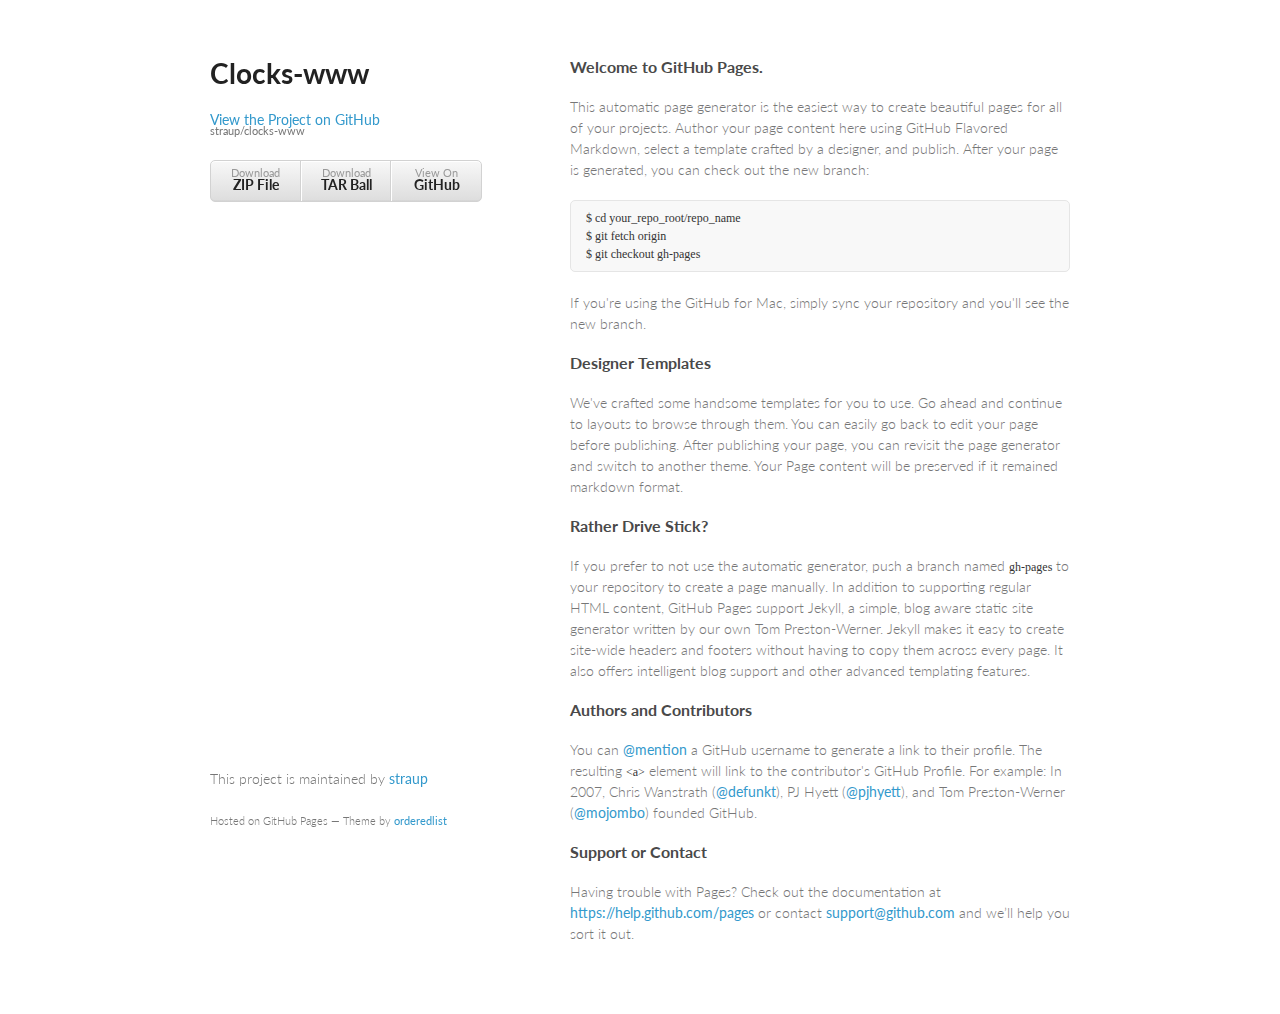
==== index.html @ 25ad0864 "Create gh-pages branch via GitHub" ====
<!doctype html>
<html>
  <head>
    <meta charset="utf-8">
    <meta http-equiv="X-UA-Compatible" content="chrome=1">
    <title>Clocks-www by straup</title>

    <link rel="stylesheet" href="stylesheets/styles.css">
    <link rel="stylesheet" href="stylesheets/pygment_trac.css">
    <meta name="viewport" content="width=device-width, initial-scale=1, user-scalable=no">
    <!--[if lt IE 9]>
    <script src="//html5shiv.googlecode.com/svn/trunk/html5.js"></script>
    <![endif]-->
  </head>
  <body>
    <div class="wrapper">
      <header>
        <h1>Clocks-www</h1>
        <p></p>

        <p class="view"><a href="https://github.com/straup/clocks-www">View the Project on GitHub <small>straup/clocks-www</small></a></p>


        <ul>
          <li><a href="https://github.com/straup/clocks-www/zipball/master">Download <strong>ZIP File</strong></a></li>
          <li><a href="https://github.com/straup/clocks-www/tarball/master">Download <strong>TAR Ball</strong></a></li>
          <li><a href="https://github.com/straup/clocks-www">View On <strong>GitHub</strong></a></li>
        </ul>
      </header>
      <section>
        <h3>
<a id="welcome-to-github-pages" class="anchor" href="#welcome-to-github-pages" aria-hidden="true"><span class="octicon octicon-link"></span></a>Welcome to GitHub Pages.</h3>

<p>This automatic page generator is the easiest way to create beautiful pages for all of your projects. Author your page content here using GitHub Flavored Markdown, select a template crafted by a designer, and publish. After your page is generated, you can check out the new branch:</p>

<pre><code>$ cd your_repo_root/repo_name
$ git fetch origin
$ git checkout gh-pages
</code></pre>

<p>If you're using the GitHub for Mac, simply sync your repository and you'll see the new branch.</p>

<h3>
<a id="designer-templates" class="anchor" href="#designer-templates" aria-hidden="true"><span class="octicon octicon-link"></span></a>Designer Templates</h3>

<p>We've crafted some handsome templates for you to use. Go ahead and continue to layouts to browse through them. You can easily go back to edit your page before publishing. After publishing your page, you can revisit the page generator and switch to another theme. Your Page content will be preserved if it remained markdown format.</p>

<h3>
<a id="rather-drive-stick" class="anchor" href="#rather-drive-stick" aria-hidden="true"><span class="octicon octicon-link"></span></a>Rather Drive Stick?</h3>

<p>If you prefer to not use the automatic generator, push a branch named <code>gh-pages</code> to your repository to create a page manually. In addition to supporting regular HTML content, GitHub Pages support Jekyll, a simple, blog aware static site generator written by our own Tom Preston-Werner. Jekyll makes it easy to create site-wide headers and footers without having to copy them across every page. It also offers intelligent blog support and other advanced templating features.</p>

<h3>
<a id="authors-and-contributors" class="anchor" href="#authors-and-contributors" aria-hidden="true"><span class="octicon octicon-link"></span></a>Authors and Contributors</h3>

<p>You can <a href="https://github.com/blog/821" class="user-mention">@mention</a> a GitHub username to generate a link to their profile. The resulting <code>&lt;a&gt;</code> element will link to the contributor's GitHub Profile. For example: In 2007, Chris Wanstrath (<a href="https://github.com/defunkt" class="user-mention">@defunkt</a>), PJ Hyett (<a href="https://github.com/pjhyett" class="user-mention">@pjhyett</a>), and Tom Preston-Werner (<a href="https://github.com/mojombo" class="user-mention">@mojombo</a>) founded GitHub.</p>

<h3>
<a id="support-or-contact" class="anchor" href="#support-or-contact" aria-hidden="true"><span class="octicon octicon-link"></span></a>Support or Contact</h3>

<p>Having trouble with Pages? Check out the documentation at <a href="https://help.github.com/pages">https://help.github.com/pages</a> or contact <a href="mailto:support@github.com">support@github.com</a> and we’ll help you sort it out.</p>
      </section>
      <footer>
        <p>This project is maintained by <a href="https://github.com/straup">straup</a></p>
        <p><small>Hosted on GitHub Pages &mdash; Theme by <a href="https://github.com/orderedlist">orderedlist</a></small></p>
      </footer>
    </div>
    <script src="javascripts/scale.fix.js"></script>
    
  </body>
</html>
---- stylesheets/styles.css ----
@import url(https://fonts.googleapis.com/css?family=Lato:300italic,700italic,300,700);

body {
  padding:50px;
  font:14px/1.5 Lato, "Helvetica Neue", Helvetica, Arial, sans-serif;
  color:#777;
  font-weight:300;
}

h1, h2, h3, h4, h5, h6 {
  color:#222;
  margin:0 0 20px;
}

p, ul, ol, table, pre, dl {
  margin:0 0 20px;
}

h1, h2, h3 {
  line-height:1.1;
}

h1 {
  font-size:28px;
}

h2 {
  color:#393939;
}

h3, h4, h5, h6 {
  color:#494949;
}

a {
  color:#39c;
  font-weight:400;
  text-decoration:none;
}

a small {
  font-size:11px;
  color:#777;
  margin-top:-0.6em;
  display:block;
}

.wrapper {
  width:860px;
  margin:0 auto;
}

blockquote {
  border-left:1px solid #e5e5e5;
  margin:0;
  padding:0 0 0 20px;
  font-style:italic;
}

code, pre {
  font-family:Monaco, Bitstream Vera Sans Mono, Lucida Console, Terminal;
  color:#333;
  font-size:12px;
}

pre {
  padding:8px 15px;
  background: #f8f8f8;  
  border-radius:5px;
  border:1px solid #e5e5e5;
  overflow-x: auto;
}

table {
  width:100%;
  border-collapse:collapse;
}

th, td {
  text-align:left;
  padding:5px 10px;
  border-bottom:1px solid #e5e5e5;
}

dt {
  color:#444;
  font-weight:700;
}

th {
  color:#444;
}

img {
  max-width:100%;
}

header {
  width:270px;
  float:left;
  position:fixed;
}

header ul {
  list-style:none;
  height:40px;
  
  padding:0;
  
  background: #eee;
  background: -moz-linear-gradient(top, #f8f8f8 0%, #dddddd 100%);
  background: -webkit-gradient(linear, left top, left bottom, color-stop(0%,#f8f8f8), color-stop(100%,#dddddd));
  background: -webkit-linear-gradient(top, #f8f8f8 0%,#dddddd 100%);
  background: -o-linear-gradient(top, #f8f8f8 0%,#dddddd 100%);
  background: -ms-linear-gradient(top, #f8f8f8 0%,#dddddd 100%);
  background: linear-gradient(top, #f8f8f8 0%,#dddddd 100%);
  
  border-radius:5px;
  border:1px solid #d2d2d2;
  box-shadow:inset #fff 0 1px 0, inset rgba(0,0,0,0.03) 0 -1px 0;
  width:270px;
}

header li {
  width:89px;
  float:left;
  border-right:1px solid #d2d2d2;
  height:40px;
}

header ul a {
  line-height:1;
  font-size:11px;
  color:#999;
  display:block;
  text-align:center;
  padding-top:6px;
  height:40px;
}

strong {
  color:#222;
  font-weight:700;
}

header ul li + li {
  width:88px;
  border-left:1px solid #fff;
}

header ul li + li + li {
  border-right:none;
  width:89px;
}

header ul a strong {
  font-size:14px;
  display:block;
  color:#222;
}

section {
  width:500px;
  float:right;
  padding-bottom:50px;
}

small {
  font-size:11px;
}

hr {
  border:0;
  background:#e5e5e5;
  height:1px;
  margin:0 0 20px;
}

footer {
  width:270px;
  float:left;
  position:fixed;
  bottom:50px;
}

@media print, screen and (max-width: 960px) {
  
  div.wrapper {
    width:auto;
    margin:0;
  }
  
  header, section, footer {
    float:none;
    position:static;
    width:auto;
  }
  
  header {
    padding-right:320px;
  }
  
  section {
    border:1px solid #e5e5e5;
    border-width:1px 0;
    padding:20px 0;
    margin:0 0 20px;
  }
  
  header a small {
    display:inline;
  }
  
  header ul {
    position:absolute;
    right:50px;
    top:52px;
  }
}

@media print, screen and (max-width: 720px) {
  body {
    word-wrap:break-word;
  }
  
  header {
    padding:0;
  }
  
  header ul, header p.view {
    position:static;
  }
  
  pre, code {
    word-wrap:normal;
  }
}

@media print, screen and (max-width: 480px) {
  body {
    padding:15px;
  }
  
  header ul {
    display:none;
  }
}

@media print {
  body {
    padding:0.4in;
    font-size:12pt;
    color:#444;
  }
}
---- stylesheets/pygment_trac.css ----
.highlight  { background: #ffffff; }
.highlight .c { color: #999988; font-style: italic } /* Comment */
.highlight .err { color: #a61717; background-color: #e3d2d2 } /* Error */
.highlight .k { font-weight: bold } /* Keyword */
.highlight .o { font-weight: bold } /* Operator */
.highlight .cm { color: #999988; font-style: italic } /* Comment.Multiline */
.highlight .cp { color: #999999; font-weight: bold } /* Comment.Preproc */
.highlight .c1 { color: #999988; font-style: italic } /* Comment.Single */
.highlight .cs { color: #999999; font-weight: bold; font-style: italic } /* Comment.Special */
.highlight .gd { color: #000000; background-color: #ffdddd } /* Generic.Deleted */
.highlight .gd .x { color: #000000; background-color: #ffaaaa } /* Generic.Deleted.Specific */
.highlight .ge { font-style: italic } /* Generic.Emph */
.highlight .gr { color: #aa0000 } /* Generic.Error */
.highlight .gh { color: #999999 } /* Generic.Heading */
.highlight .gi { color: #000000; background-color: #ddffdd } /* Generic.Inserted */
.highlight .gi .x { color: #000000; background-color: #aaffaa } /* Generic.Inserted.Specific */
.highlight .go { color: #888888 } /* Generic.Output */
.highlight .gp { color: #555555 } /* Generic.Prompt */
.highlight .gs { font-weight: bold } /* Generic.Strong */
.highlight .gu { color: #800080; font-weight: bold; } /* Generic.Subheading */
.highlight .gt { color: #aa0000 } /* Generic.Traceback */
.highlight .kc { font-weight: bold } /* Keyword.Constant */
.highlight .kd { font-weight: bold } /* Keyword.Declaration */
.highlight .kn { font-weight: bold } /* Keyword.Namespace */
.highlight .kp { font-weight: bold } /* Keyword.Pseudo */
.highlight .kr { font-weight: bold } /* Keyword.Reserved */
.highlight .kt { color: #445588; font-weight: bold } /* Keyword.Type */
.highlight .m { color: #009999 } /* Literal.Number */
.highlight .s { color: #d14 } /* Literal.String */
.highlight .na { color: #008080 } /* Name.Attribute */
.highlight .nb { color: #0086B3 } /* Name.Builtin */
.highlight .nc { color: #445588; font-weight: bold } /* Name.Class */
.highlight .no { color: #008080 } /* Name.Constant */
.highlight .ni { color: #800080 } /* Name.Entity */
.highlight .ne { color: #990000; font-weight: bold } /* Name.Exception */
.highlight .nf { color: #990000; font-weight: bold } /* Name.Function */
.highlight .nn { color: #555555 } /* Name.Namespace */
.highlight .nt { color: #000080 } /* Name.Tag */
.highlight .nv { color: #008080 } /* Name.Variable */
.highlight .ow { font-weight: bold } /* Operator.Word */
.highlight .w { color: #bbbbbb } /* Text.Whitespace */
.highlight .mf { color: #009999 } /* Literal.Number.Float */
.highlight .mh { color: #009999 } /* Literal.Number.Hex */
.highlight .mi { color: #009999 } /* Literal.Number.Integer */
.highlight .mo { color: #009999 } /* Literal.Number.Oct */
.highlight .sb { color: #d14 } /* Literal.String.Backtick */
.highlight .sc { color: #d14 } /* Literal.String.Char */
.highlight .sd { color: #d14 } /* Literal.String.Doc */
.highlight .s2 { color: #d14 } /* Literal.String.Double */
.highlight .se { color: #d14 } /* Literal.String.Escape */
.highlight .sh { color: #d14 } /* Literal.String.Heredoc */
.highlight .si { color: #d14 } /* Literal.String.Interpol */
.highlight .sx { color: #d14 } /* Literal.String.Other */
.highlight .sr { color: #009926 } /* Literal.String.Regex */
.highlight .s1 { color: #d14 } /* Literal.String.Single */
.highlight .ss { color: #990073 } /* Literal.String.Symbol */
.highlight .bp { color: #999999 } /* Name.Builtin.Pseudo */
.highlight .vc { color: #008080 } /* Name.Variable.Class */
.highlight .vg { color: #008080 } /* Name.Variable.Global */
.highlight .vi { color: #008080 } /* Name.Variable.Instance */
.highlight .il { color: #009999 } /* Literal.Number.Integer.Long */

.type-csharp .highlight .k { color: #0000FF }
.type-csharp .highlight .kt { color: #0000FF }
.type-csharp .highlight .nf { color: #000000; font-weight: normal }
.type-csharp .highlight .nc { color: #2B91AF }
.type-csharp .highlight .nn { color: #000000 }
.type-csharp .highlight .s { color: #A31515 }
.type-csharp .highlight .sc { color: #A31515 }
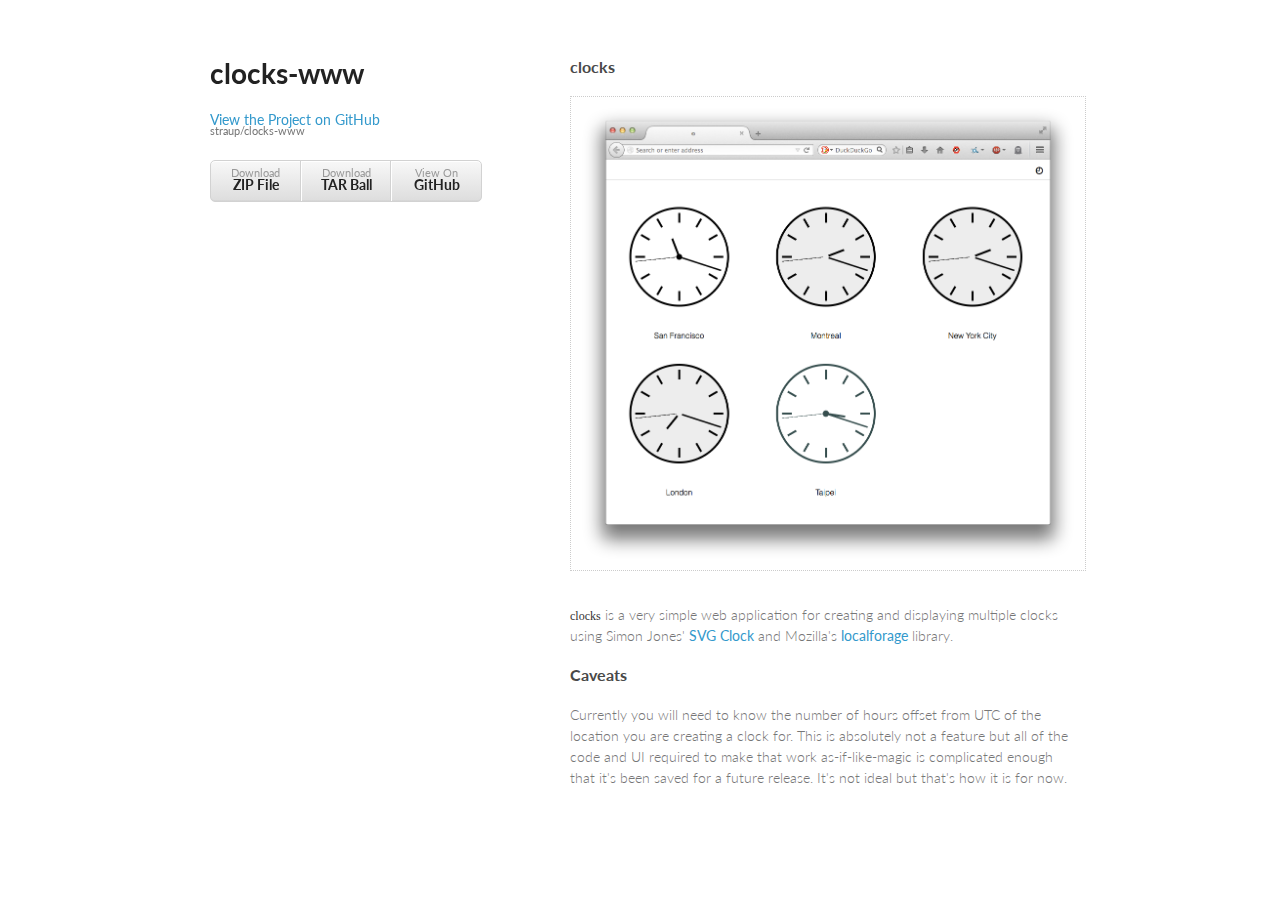
==== commit a5c8255d: "make pretty-er" ====
--- a/index.html
+++ b/index.html
@@ -3,7 +3,7 @@
   <head>
     <meta charset="utf-8">
     <meta http-equiv="X-UA-Compatible" content="chrome=1">
-    <title>Clocks-www by straup</title>
+    <title>clocks-www by straup</title>
 
     <link rel="stylesheet" href="stylesheets/styles.css">
     <link rel="stylesheet" href="stylesheets/pygment_trac.css">
@@ -15,7 +15,7 @@
   <body>
     <div class="wrapper">
       <header>
-        <h1>Clocks-www</h1>
+        <h1>clocks-www</h1>
         <p></p>
 
         <p class="view"><a href="https://github.com/straup/clocks-www">View the Project on GitHub <small>straup/clocks-www</small></a></p>
@@ -28,44 +28,24 @@
         </ul>
       </header>
       <section>
-        <h3>
-<a id="welcome-to-github-pages" class="anchor" href="#welcome-to-github-pages" aria-hidden="true"><span class="octicon octicon-link"></span></a>Welcome to GitHub Pages.</h3>
+        <h3>clocks</h3>
 
-<p>This automatic page generator is the easiest way to create beautiful pages for all of your projects. Author your page content here using GitHub Flavored Markdown, select a template crafted by a designer, and publish. After your page is generated, you can check out the new branch:</p>
+	<div style="text-align:center;margin-bottom:2em;">
+	<img src="images/clocks.png" style="max-height:500px;border: 1px dotted #ccc; padding:.5em;" />
+	</div>
 
-<pre><code>$ cd your_repo_root/repo_name
-$ git fetch origin
-$ git checkout gh-pages
-</code></pre>
+<p><code>clocks</code> is a very simple web application for creating and displaying multiple clocks using Simon Jones' <a href="https://github.com/simonrjones/svg-clock">SVG Clock</a> and Mozilla's
+<a href="https://github.com/mozilla/localforage">localforage</a> library.</p>
 
-<p>If you're using the GitHub for Mac, simply sync your repository and you'll see the new branch.</p>
+<!--
+<h3>Is there a demo?</h3>
 
-<h3>
-<a id="designer-templates" class="anchor" href="#designer-templates" aria-hidden="true"><span class="octicon octicon-link"></span></a>Designer Templates</h3>
+<p>Yes. There is a <a href="demo">live demo</a> that you can play with. There is also <a href="demo/offline.html">experimental offline-enabled demo</a> if you're feeling adventurous.</p>
+-->
 
-<p>We've crafted some handsome templates for you to use. Go ahead and continue to layouts to browse through them. You can easily go back to edit your page before publishing. After publishing your page, you can revisit the page generator and switch to another theme. Your Page content will be preserved if it remained markdown format.</p>
+<h3>Caveats</h3>
 
-<h3>
-<a id="rather-drive-stick" class="anchor" href="#rather-drive-stick" aria-hidden="true"><span class="octicon octicon-link"></span></a>Rather Drive Stick?</h3>
-
-<p>If you prefer to not use the automatic generator, push a branch named <code>gh-pages</code> to your repository to create a page manually. In addition to supporting regular HTML content, GitHub Pages support Jekyll, a simple, blog aware static site generator written by our own Tom Preston-Werner. Jekyll makes it easy to create site-wide headers and footers without having to copy them across every page. It also offers intelligent blog support and other advanced templating features.</p>
-
-<h3>
-<a id="authors-and-contributors" class="anchor" href="#authors-and-contributors" aria-hidden="true"><span class="octicon octicon-link"></span></a>Authors and Contributors</h3>
-
-<p>You can <a href="https://github.com/blog/821" class="user-mention">@mention</a> a GitHub username to generate a link to their profile. The resulting <code>&lt;a&gt;</code> element will link to the contributor's GitHub Profile. For example: In 2007, Chris Wanstrath (<a href="https://github.com/defunkt" class="user-mention">@defunkt</a>), PJ Hyett (<a href="https://github.com/pjhyett" class="user-mention">@pjhyett</a>), and Tom Preston-Werner (<a href="https://github.com/mojombo" class="user-mention">@mojombo</a>) founded GitHub.</p>
-
-<h3>
-<a id="support-or-contact" class="anchor" href="#support-or-contact" aria-hidden="true"><span class="octicon octicon-link"></span></a>Support or Contact</h3>
-
-<p>Having trouble with Pages? Check out the documentation at <a href="https://help.github.com/pages">https://help.github.com/pages</a> or contact <a href="mailto:support@github.com">support@github.com</a> and we’ll help you sort it out.</p>
-      </section>
-      <footer>
-        <p>This project is maintained by <a href="https://github.com/straup">straup</a></p>
-        <p><small>Hosted on GitHub Pages &mdash; Theme by <a href="https://github.com/orderedlist">orderedlist</a></small></p>
-      </footer>
-    </div>
-    <script src="javascripts/scale.fix.js"></script>
+<p>Currently you will need to know the number of hours offset from UTC of the location you are creating a clock for. This is absolutely not a feature but all of the code and UI required to make that work as-if-like-magic is complicated enough that it's been saved for a future release. It's not ideal but that's how it is for now.</p>
     
   </body>
-</html>+</html>
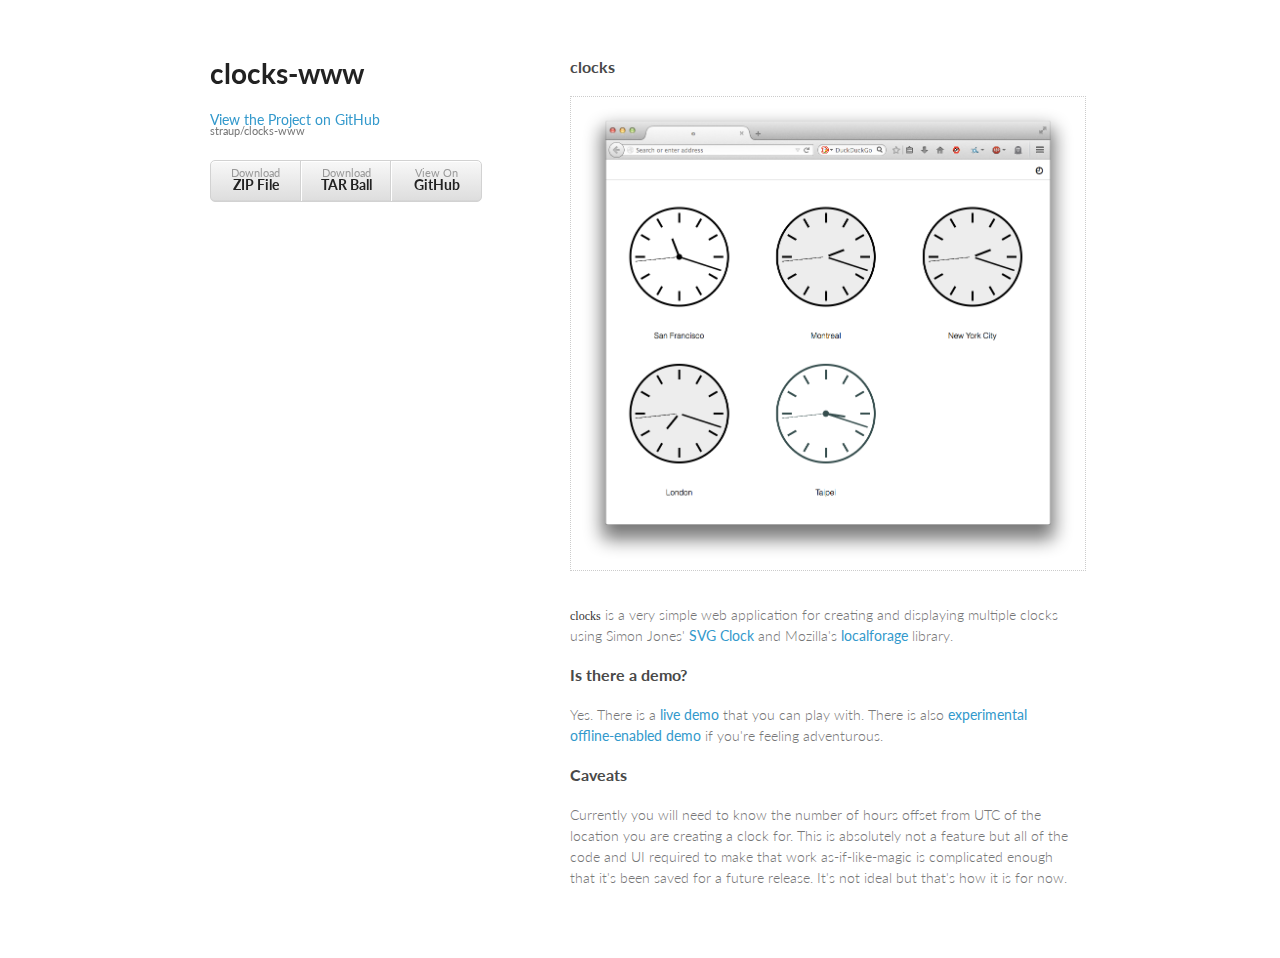
==== commit 71b91b62: "add demo" ====
--- a/index.html
+++ b/index.html
@@ -37,11 +37,9 @@
 <p><code>clocks</code> is a very simple web application for creating and displaying multiple clocks using Simon Jones' <a href="https://github.com/simonrjones/svg-clock">SVG Clock</a> and Mozilla's
 <a href="https://github.com/mozilla/localforage">localforage</a> library.</p>
 
-<!--
 <h3>Is there a demo?</h3>
 
 <p>Yes. There is a <a href="demo">live demo</a> that you can play with. There is also <a href="demo/offline.html">experimental offline-enabled demo</a> if you're feeling adventurous.</p>
--->
 
 <h3>Caveats</h3>
 
